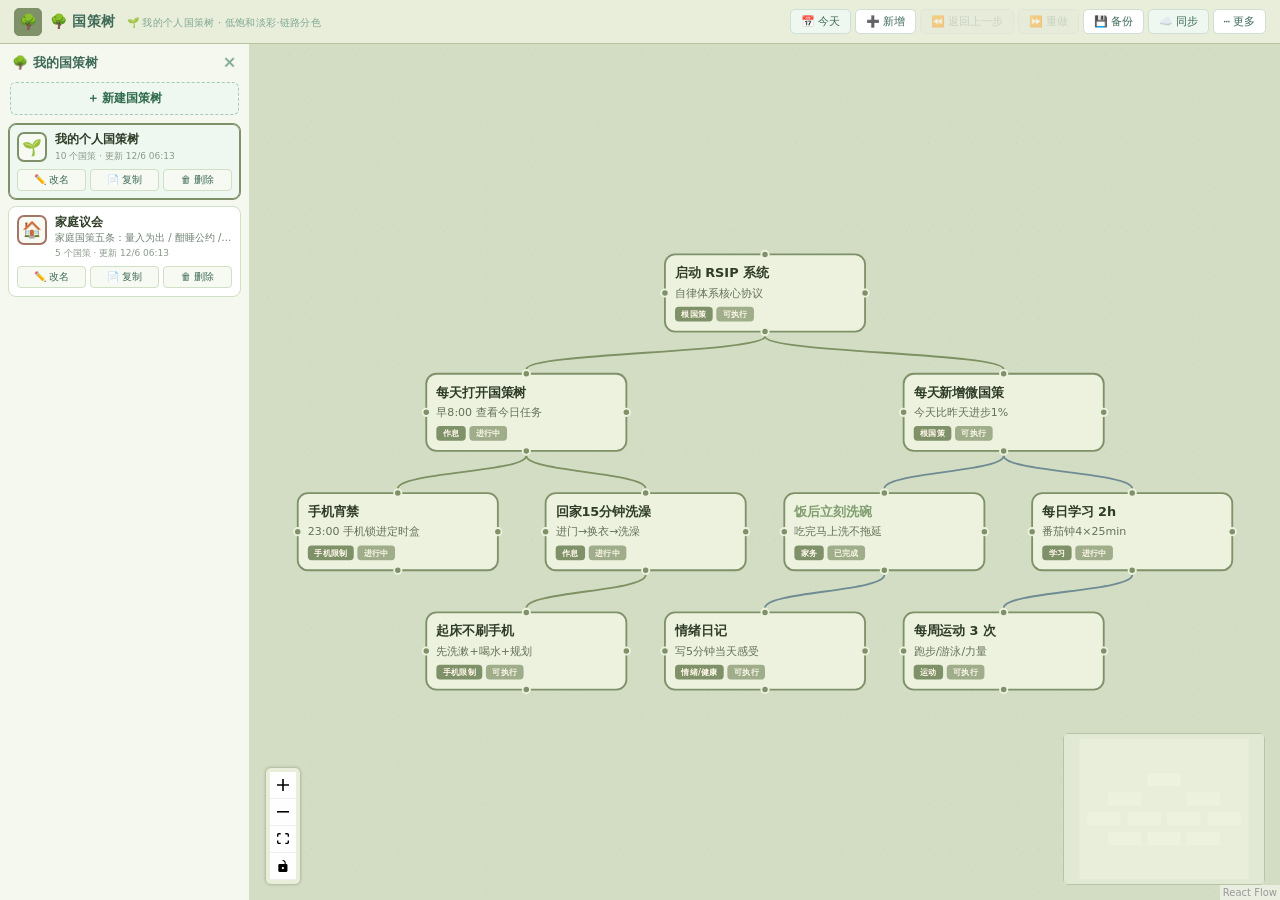
==== index.html @ 7010cf05 "国策树静态站点" ====
<!DOCTYPE html>
<html lang="zh-CN">
  <head>
    <meta charset="UTF-8" />
    <meta name="viewport" content="width=device-width, initial-scale=1.0" />
    <title>国策树 — HOI4 风格编辑器</title>
    <script type="module" crossorigin src="/assets/index-CSHdjoha.js"></script>
    <link rel="stylesheet" crossorigin href="/assets/index-oIKx1VR8.css">
  </head>
  <body>
    <div id="root"></div>
  </body>
</html>
---- assets/index-oIKx1VR8.css ----
.react-flow{direction:ltr}.react-flow__container{position:absolute;width:100%;height:100%;top:0;left:0}.react-flow__pane{z-index:1;cursor:-webkit-grab;cursor:grab}.react-flow__pane.selection{cursor:pointer}.react-flow__pane.dragging{cursor:-webkit-grabbing;cursor:grabbing}.react-flow__viewport{transform-origin:0 0;z-index:2;pointer-events:none}.react-flow__renderer{z-index:4}.react-flow__selection{z-index:6}.react-flow__nodesselection-rect:focus,.react-flow__nodesselection-rect:focus-visible{outline:none}.react-flow .react-flow__edges{pointer-events:none;overflow:visible}.react-flow__edge-path,.react-flow__connection-path{stroke:#b1b1b7;stroke-width:1;fill:none}.react-flow__edge{pointer-events:visibleStroke;cursor:pointer}.react-flow__edge.animated path{stroke-dasharray:5;-webkit-animation:dashdraw .5s linear infinite;animation:dashdraw .5s linear infinite}.react-flow__edge.animated path.react-flow__edge-interaction{stroke-dasharray:none;-webkit-animation:none;animation:none}.react-flow__edge.inactive{pointer-events:none}.react-flow__edge.selected,.react-flow__edge:focus,.react-flow__edge:focus-visible{outline:none}.react-flow__edge.selected .react-flow__edge-path,.react-flow__edge:focus .react-flow__edge-path,.react-flow__edge:focus-visible .react-flow__edge-path{stroke:#555}.react-flow__edge-textwrapper{pointer-events:all}.react-flow__edge-textbg{fill:#fff}.react-flow__edge .react-flow__edge-text{pointer-events:none;-webkit-user-select:none;-moz-user-select:none;user-select:none}.react-flow__connection{pointer-events:none}.react-flow__connection .animated{stroke-dasharray:5;-webkit-animation:dashdraw .5s linear infinite;animation:dashdraw .5s linear infinite}.react-flow__connectionline{z-index:1001}.react-flow__nodes{pointer-events:none;transform-origin:0 0}.react-flow__node{position:absolute;-webkit-user-select:none;-moz-user-select:none;user-select:none;pointer-events:all;transform-origin:0 0;box-sizing:border-box;cursor:-webkit-grab;cursor:grab}.react-flow__node.dragging{cursor:-webkit-grabbing;cursor:grabbing}.react-flow__nodesselection{z-index:3;transform-origin:left top;pointer-events:none}.react-flow__nodesselection-rect{position:absolute;pointer-events:all;cursor:-webkit-grab;cursor:grab}.react-flow__handle{position:absolute;pointer-events:none;min-width:5px;min-height:5px;width:6px;height:6px;background:#1a192b;border:1px solid white;border-radius:100%}.react-flow__handle.connectionindicator{pointer-events:all;cursor:crosshair}.react-flow__handle-bottom{top:auto;left:50%;bottom:-4px;transform:translate(-50%)}.react-flow__handle-top{left:50%;top:-4px;transform:translate(-50%)}.react-flow__handle-left{top:50%;left:-4px;transform:translateY(-50%)}.react-flow__handle-right{right:-4px;top:50%;transform:translateY(-50%)}.react-flow__edgeupdater{cursor:move;pointer-events:all}.react-flow__panel{position:absolute;z-index:5;margin:15px}.react-flow__panel.top{top:0}.react-flow__panel.bottom{bottom:0}.react-flow__panel.left{left:0}.react-flow__panel.right{right:0}.react-flow__panel.center{left:50%;transform:translate(-50%)}.react-flow__attribution{font-size:10px;background:#ffffff80;padding:2px 3px;margin:0}.react-flow__attribution a{text-decoration:none;color:#999}@-webkit-keyframes dashdraw{0%{stroke-dashoffset:10}}@keyframes dashdraw{0%{stroke-dashoffset:10}}.react-flow__edgelabel-renderer{position:absolute;width:100%;height:100%;pointer-events:none;-webkit-user-select:none;-moz-user-select:none;user-select:none}.react-flow__edge.updating .react-flow__edge-path{stroke:#777}.react-flow__edge-text{font-size:10px}.react-flow__node.selectable:focus,.react-flow__node.selectable:focus-visible{outline:none}.react-flow__node-default,.react-flow__node-input,.react-flow__node-output,.react-flow__node-group{padding:10px;border-radius:3px;width:150px;font-size:12px;color:#222;text-align:center;border-width:1px;border-style:solid;border-color:#1a192b;background-color:#fff}.react-flow__node-default.selectable:hover,.react-flow__node-input.selectable:hover,.react-flow__node-output.selectable:hover,.react-flow__node-group.selectable:hover{box-shadow:0 1px 4px 1px #00000014}.react-flow__node-default.selectable.selected,.react-flow__node-default.selectable:focus,.react-flow__node-default.selectable:focus-visible,.react-flow__node-input.selectable.selected,.react-flow__node-input.selectable:focus,.react-flow__node-input.selectable:focus-visible,.react-flow__node-output.selectable.selected,.react-flow__node-output.selectable:focus,.react-flow__node-output.selectable:focus-visible,.react-flow__node-group.selectable.selected,.react-flow__node-group.selectable:focus,.react-flow__node-group.selectable:focus-visible{box-shadow:0 0 0 .5px #1a192b}.react-flow__node-group{background-color:#f0f0f040}.react-flow__nodesselection-rect,.react-flow__selection{background:#0059dc14;border:1px dotted rgba(0,89,220,.8)}.react-flow__nodesselection-rect:focus,.react-flow__nodesselection-rect:focus-visible,.react-flow__selection:focus,.react-flow__selection:focus-visible{outline:none}.react-flow__controls{box-shadow:0 0 2px 1px #00000014}.react-flow__controls-button{border:none;background:#fefefe;border-bottom:1px solid #eee;box-sizing:content-box;display:flex;justify-content:center;align-items:center;width:16px;height:16px;cursor:pointer;-webkit-user-select:none;-moz-user-select:none;user-select:none;padding:5px}.react-flow__controls-button:hover{background:#f4f4f4}.react-flow__controls-button svg{width:100%;max-width:12px;max-height:12px}.react-flow__controls-button:disabled{pointer-events:none}.react-flow__controls-button:disabled svg{fill-opacity:.4}.react-flow__minimap{background-color:#fff}.react-flow__minimap svg{display:block}.react-flow__resize-control{position:absolute}.react-flow__resize-control.left,.react-flow__resize-control.right{cursor:ew-resize}.react-flow__resize-control.top,.react-flow__resize-control.bottom{cursor:ns-resize}.react-flow__resize-control.top.left,.react-flow__resize-control.bottom.right{cursor:nwse-resize}.react-flow__resize-control.bottom.left,.react-flow__resize-control.top.right{cursor:nesw-resize}.react-flow__resize-control.handle{width:4px;height:4px;border:1px solid #fff;border-radius:1px;background-color:#3367d9;transform:translate(-50%,-50%)}.react-flow__resize-control.handle.left{left:0;top:50%}.react-flow__resize-control.handle.right{left:100%;top:50%}.react-flow__resize-control.handle.top{left:50%;top:0}.react-flow__resize-control.handle.bottom{left:50%;top:100%}.react-flow__resize-control.handle.top.left,.react-flow__resize-control.handle.bottom.left{left:0}.react-flow__resize-control.handle.top.right,.react-flow__resize-control.handle.bottom.right{left:100%}.react-flow__resize-control.line{border-color:#3367d9;border-width:0;border-style:solid}.react-flow__resize-control.line.left,.react-flow__resize-control.line.right{width:1px;transform:translate(-50%);top:0;height:100%}.react-flow__resize-control.line.left{left:0;border-left-width:1px}.react-flow__resize-control.line.right{left:100%;border-right-width:1px}.react-flow__resize-control.line.top,.react-flow__resize-control.line.bottom{height:1px;transform:translateY(-50%);left:0;width:100%}.react-flow__resize-control.line.top{top:0;border-top-width:1px}.react-flow__resize-control.line.bottom{border-bottom-width:1px;top:100%}*{margin:0;padding:0;box-sizing:border-box}html,body,#root{width:100%;height:100%;overflow:hidden;font-family:system-ui,-apple-system,BlinkMacSystemFont,Segoe UI,sans-serif;background:#dfe7d2;color:#647057;display:flex;flex-direction:column}.header{display:flex;align-items:center;justify-content:space-between;padding:6px 14px;flex-shrink:0;height:44px;z-index:10}.header h1{font-size:14px;color:#3ba06d;font-weight:600;letter-spacing:.3px}.header .actions{display:flex;gap:4px;align-items:center}.header .actions select.theme-select{padding:3px 6px;border-radius:5px;border:1px solid #cfdfd4;background:#fff;color:#3f6a58;font-size:11px;cursor:pointer}.header .actions button{padding:4px 10px;border-radius:5px;border:1px solid #cfdfd4;background:#fff;color:#3f6a58;cursor:pointer;font-size:11px;white-space:nowrap;transition:all .12s}.header .actions button:hover{background:#e6f5ec;border-color:#a6c9b8}.header .actions button:disabled{opacity:.4;cursor:not-allowed;background:#e3e9dc;color:#9aa89a;box-shadow:none;transform:none}.header .actions button.btn-theme{background:#eef7f0}.header .actions button.btn-theme.on{background:#55b089;color:#fff;border-color:#55b089}.flow-wrap{width:100vw;height:calc(100vh - 44px);position:relative}.focus-card{width:220px;padding:10px;border-radius:12px;border:2px solid #7f9168;background:#edf2df;color:#647057;font-family:inherit;cursor:pointer;transition:box-shadow .15s}.focus-card:hover{box-shadow:0 3px 12px #7f916826}.focus-card.selected{box-shadow:0 0 0 2px #7f916859}.focus-card .title{font-size:14px;font-weight:700;line-height:1.35;word-break:break-word;margin-bottom:4px;color:inherit}.focus-card .rule{font-size:12px;line-height:1.4;word-break:break-word;display:-webkit-box;-webkit-line-clamp:2;-webkit-box-orient:vertical;overflow:hidden;margin-bottom:6px}.focus-card .tags{display:flex;gap:4px;flex-wrap:wrap}.focus-card .tag{padding:2px 7px;border-radius:4px;font-size:9px;font-weight:600;line-height:1.4}.panel{position:fixed;top:44px;right:0;width:340px;height:calc(100% - 44px);background:#f0f7e8;border-left:1px solid #cfe0c4;z-index:50;padding:14px;overflow-y:auto;display:none;flex-direction:column;gap:6px;box-shadow:-3px 0 10px #7f91681a}.panel.open{display:flex}.panel .close-btn{position:absolute;top:8px;right:10px;background:none;border:none;color:#7fa894;cursor:pointer;font-size:18px;line-height:1}.panel .close-btn:hover{color:#3f6a58}.panel h2{font-size:14px;color:#3f6a58;margin-bottom:4px;padding-right:20px;font-weight:600}.panel .section-title{font-size:11px;font-weight:600;color:#3f6a58;border-bottom:1px solid #cfe0c4;padding-bottom:3px;margin:8px 0 4px;letter-spacing:.3px;text-transform:uppercase}.panel .field-row{display:flex;gap:8px}.panel .field-row .field{flex:1;min-width:0}.panel .field-row input[type=color]{width:100%;height:32px;padding:2px;cursor:pointer;border:1px solid #cfe0c4;border-radius:4px;background:#fff}.panel .field-row input[type=range]{width:100%;height:18px;cursor:pointer;accent-color:#7f9168}.panel .field{display:flex;flex-direction:column;gap:2px}.panel .field label{font-size:10px;color:#6f8273;font-weight:500;display:flex;align-items:center;gap:4px}.panel .field input:not([type=color]):not([type=range]):not([type=checkbox]),.panel .field select,.panel .field textarea{background:#fff;border:1px solid #cfe0c4;color:#3f4a3c;padding:5px 8px;border-radius:5px;font-size:12px;font-family:inherit}.panel .field textarea{resize:vertical;min-height:32px}.panel .field select[multiple]{min-height:50px}.panel .btn-row{display:flex;gap:5px;margin-top:4px}.panel .btn-row button{flex:1;padding:6px;border-radius:5px;border:none;cursor:pointer;font-size:11px;font-weight:600}.panel .btn-row .save{background:#7f9168;color:#fff}.panel .btn-row .save:hover{background:#65785a}.panel .btn-row .del{background:#cfa0a0;color:#fff}.panel .btn-row .del:hover{background:#c25d5d}.panel .btn-row .cancel{background:#e6edda;color:#3f6a58;border:1px solid #cfe0c4}.theme-panel{position:fixed;top:88px;right:14px;width:300px;max-height:calc(100% - 110px);overflow-y:auto;background:#f0f7e8;border:1px solid #cfe0c4;border-radius:10px;z-index:60;padding:14px;display:flex;flex-direction:column;gap:8px;box-shadow:0 6px 18px #3f4a3c26}.theme-panel .close-btn{position:absolute;top:6px;right:10px;background:none;border:none;color:#7fa894;cursor:pointer;font-size:18px;line-height:1}.theme-panel h2{font-size:14px;color:#3f6a58;font-weight:700}.theme-panel .field{display:flex;flex-direction:column;gap:2px}.theme-panel .field label{font-size:10px;color:#6f8273;font-weight:500}.theme-panel .field select{background:#fff;border:1px solid #cfe0c4;color:#3f4a3c;padding:4px 6px;border-radius:5px;font-size:11px}.theme-panel .btn-row{display:flex;gap:5px}.theme-panel .btn-row button{flex:1;padding:6px;border-radius:5px;border:none;cursor:pointer;font-size:11px;font-weight:600}.theme-panel .save{background:#7f9168;color:#fff}.theme-panel .save:hover{background:#65785a}.theme-panel .del{background:#cfa0a0;color:#fff}.theme-panel .del:hover{background:#c25d5d}.theme-panel .grid-4{display:grid;grid-template-columns:1fr 1fr;gap:6px}.toast{position:fixed;bottom:20px;left:50%;transform:translate(-50%);background:#f0f7e8;border:1px solid #cfe0c4;border-radius:6px;padding:6px 14px;font-size:11px;color:#3f4a3c;z-index:200;display:none;white-space:nowrap;box-shadow:0 2px 8px #3f4a3c1f}.toast.show{display:block}@media (max-width:768px){.panel{width:100%;top:auto;bottom:0;height:55%;border-left:none;border-top:1px solid #cfe0c4;border-radius:10px 10px 0 0;box-shadow:0 -3px 10px #3f4a3c1a}.theme-panel{width:80%;max-width:300px}.header h1{font-size:12px}.header .actions button,.header .actions select{font-size:10px;padding:3px 6px}}.chain-block{border:1px solid #cfdfd4;border-radius:8px;padding:8px;background:#f6faf2;margin-bottom:6px}.chain-title{font-size:11px;font-weight:700;color:#3f6a58;margin-bottom:6px}.grid-3{display:grid;grid-template-columns:1fr 1fr 1fr;gap:6px}.theme-panel input[type=color]{width:100%;height:28px;padding:2px;border:1px solid #cfdfd4;border-radius:4px;background:#fff;cursor:pointer}.header .actions select.newchain-select{padding:3px 6px;border-radius:5px;border:1px solid #cfdfd4;background:#fff;color:#3f6a58;font-size:11px;cursor:pointer}.header h1{font-size:14px;color:#3f6a58;font-weight:600}.header h1 small{font-size:10px;color:#7fa894;margin-left:6px;font-weight:400}.colorfield{display:flex;flex-direction:column;gap:5px}.cf-top{display:flex;align-items:center;gap:5px}.cf-top input.cf-native{width:34px;height:26px;padding:0;border:1px solid #cfdfd4;border-radius:4px;background:#fff;cursor:pointer}.cf-top .cf-hex{font-size:10px;color:#5f7a68;font-family:monospace}.cf-swatchrow{display:flex;flex-wrap:wrap;gap:3px;max-width:220px}.cf-swatchrow button.cf-s{width:16px;height:16px;border:1px solid #cfdfd4;border-radius:3px;cursor:pointer;box-sizing:border-box}.cf-swatchrow button.cf-s:hover{transform:scale(1.15)}.cf-swatchrow button.cf-s.on{outline:2px solid #55b089;outline-offset:1px}.cf-lock{display:flex;align-items:center;gap:4px;font-size:10px;color:#55b089;font-weight:600;cursor:pointer}.cf-hsl{display:flex;flex-direction:column;gap:2px}.cf-hsl label{display:flex;align-items:center;gap:4px;font-size:10px;color:#6f8273}.cf-hsl label span{width:34px;text-align:right;font-size:9px;color:#3f6a58}.cf-hsl input[type=range]{flex:1;accent-color:#55b089;height:14px}.cf-actions{display:flex;flex-wrap:wrap;gap:4px}.cf-actions button.cf-btn{padding:3px 7px;border-radius:4px;border:1px solid #cfdfd4;background:#eff6ec;color:#3f6a58;font-size:10px;cursor:pointer}.cf-actions button.cf-btn:hover{background:#dcebe0}.cf-list{display:flex;flex-direction:column;gap:4px}.cf-row{display:flex;align-items:center;gap:6px;padding:3px 6px;border:1px solid #dde8dc;border-radius:6px;background:#f4f8f0;cursor:pointer;box-sizing:border-box;transition:background .12s}.cf-row:hover{background:#e9f1e5}.cf-row.on{outline:2px solid #55b089;outline-offset:0}.cf-row .cf-label{width:70px;flex:0 0 70px;font-size:11px;color:#3f6a58;font-weight:600}.cf-row .cf-preview{width:22px;height:18px;border:1px solid #c3d3c0;border-radius:4px;flex:0 0 22px}.cf-row .cf-hex{flex:1;min-width:0;height:22px;padding:0 6px;font-family:monospace;font-size:10px;border:1px solid #cfdfd4;border-radius:4px;background:#fff;color:#3a453a}.cf-row input[type=color].cf-native{width:30px;height:22px;padding:0;border:1px solid #cfdfd4;border-radius:4px;cursor:pointer;flex:0 0 30px}.cf-tools{margin:6px 0}.cf-tbtn{width:100%;padding:6px;border:1px dashed #b9cdb4;border-radius:6px;background:#f0f6ec;color:#3f6a58;font-size:11px;font-weight:600;cursor:pointer}.cf-tbtn:hover{background:#dcebe0}.cf-tbody{margin-top:6px;padding:8px;border:1px solid #dde8dc;border-radius:8px;background:#f6faf2}.cf-tactive{display:flex;align-items:center;gap:6px;font-size:11px;color:#5f7a68;margin-bottom:6px}.cf-tactive b{color:#2f6a4c}.cf-circle{width:18px;height:18px;border:1px solid #c3d3c0;border-radius:50%}.cf-swatchgrid{display:flex;flex-direction:column;gap:5px}.cf-fam{display:flex;align-items:center;gap:5px}.cf-famname{width:40px;flex:0 0 40px;font-size:9px;color:#77907c;text-transform:capitalize;text-align:right}.cf-fam button{width:16px;height:16px;border:1px solid #c6d3c3;border-radius:3px;cursor:pointer;padding:0}.cf-fam button:hover{transform:scale(1.2)}.cf-fam button.on{outline:2px solid #55b089;outline-offset:1px}.cf-lock{display:flex;align-items:center;gap:4px;font-size:10px;color:#2f6a4c;font-weight:600;margin-top:6px;cursor:pointer}.cf-actions{display:flex;flex-wrap:wrap;gap:5px;margin-top:8px}.cf-actions .cf-btn{padding:4px 8px;border:1px solid #cfdfd4;border-radius:5px;background:#eff6ec;color:#3f6a58;font-size:10px;cursor:pointer}.cf-actions .cf-btn:hover{background:#dcebe0}.layout{display:flex;flex:1;height:calc(100vh - 44px);width:100%;min-height:0}.flow-wrap{width:auto;flex:1;min-width:0;height:100%;position:relative}.header-left{display:flex;align-items:center;gap:8px;min-width:0}.header .actions{flex-wrap:nowrap;overflow-x:visible;max-width:70vw;gap:4px}.btn-trees{padding:4px 10px;border-radius:5px;border:1px solid #cfdfd4;background:#fff;color:#3f6a58;cursor:pointer;font-size:11px;white-space:nowrap;transition:all .12s}.btn-trees.icon-only{width:28px;height:28px;padding:0;display:flex;align-items:center;justify-content:center;font-size:15px;flex:0 0 auto}.btn-trees:hover{background:#e6f5ec;border-color:#a6c9b8}.btn-trees.on{background:#7f9168;color:#fff;border-color:#7f9168}.more-wrap{position:relative;display:flex;align-items:center}.more-wrap>button.on{background:#7f9168;color:#fff;border-color:#7f9168}.more-menu{position:absolute;top:calc(100% + 6px);right:0;width:200px;background:#f0f7e8;border:1px solid #cfe0c4;border-radius:10px;box-shadow:0 8px 24px #2f3d2838;padding:8px;display:flex;flex-direction:column;gap:4px;z-index:250}.more-group{font-size:10px;font-weight:700;color:#8a9a8a;letter-spacing:.4px;padding:4px 4px 2px}.more-menu button{width:100%;text-align:left;padding:6px 8px;border-radius:5px;border:1px solid #cfe0c4;background:#fff;color:#3f6a58;cursor:pointer;font-size:12px;white-space:nowrap}.more-menu button:hover{background:#e6f5ec;border-color:#a6c9b8}.more-select{width:100%;padding:5px 6px;border-radius:5px;border:1px solid #cfe0c4;background:#fff;color:#3f6a58;font-size:12px;cursor:pointer}.tree-sidebar{width:250px;flex:0 0 250px;background:#f4f8ef;border-right:1px solid #cfe0c4;display:flex;flex-direction:column;min-height:0;z-index:20}.ts-head{display:flex;align-items:center;justify-content:space-between;padding:10px 12px 6px}.ts-head h2{font-size:13px;color:#3f6a58;font-weight:700}.ts-close{background:none;border:none;color:#7fa894;cursor:pointer;font-size:14px}.ts-close:hover{color:#3f6a58}.ts-new{margin:4px 10px 8px;padding:7px;border-radius:6px;border:1px dashed #a6c9b8;background:#eef7f0;color:#2f6a4c;font-size:12px;font-weight:700;cursor:pointer}.ts-new:hover{background:#dcebe0}.ts-list{flex:1;overflow-y:auto;padding:0 8px 10px;display:flex;flex-direction:column;gap:6px}.ts-item{border:1px solid #cfe0c4;border-radius:8px;background:#fff;padding:8px;transition:all .12s;cursor:default}.ts-item:hover{border-color:#a6c9b8;box-shadow:0 2px 6px #7f91681f}.ts-item.active{border-color:#7f9168;background:#eef7f0;box-shadow:0 0 0 1px #7f9168 inset}.ts-main{display:flex;gap:8px;cursor:pointer}.ts-icon{width:30px;height:30px;flex:0 0 30px;display:flex;align-items:center;justify-content:center;font-size:16px;border:2px solid #7f9168;border-radius:7px;background:#f6faf2}.ts-info{min-width:0;flex:1}.ts-name{font-size:12px;font-weight:700;color:#2f3d28;word-break:break-all;line-height:1.3}.ts-desc{font-size:10px;color:#6f8273;word-break:break-all;margin-top:1px;display:-webkit-box;-webkit-line-clamp:1;-webkit-box-orient:vertical;overflow:hidden}.ts-meta{font-size:9px;color:#8a9a8a;margin-top:2px}.ts-actions{display:flex;gap:4px;margin-top:6px}.ts-actions button{flex:1;padding:3px 0;border-radius:4px;border:1px solid #cfe0c4;background:#f6faf2;color:#3f6a58;font-size:10px;cursor:pointer}.ts-actions button:hover{background:#e6f5ec;border-color:#a6c9b8}.modal-mask{position:fixed;top:0;right:0;bottom:0;left:0;background:#2f3d2859;z-index:300;display:flex;align-items:center;justify-content:center}.modal{width:340px;max-width:92vw;max-height:88vh;overflow-y:auto;background:#f0f7e8;border:1px solid #cfe0c4;border-radius:12px;padding:16px;display:flex;flex-direction:column;gap:8px;box-shadow:0 8px 24px #2f3d2840}.modal h2{font-size:14px;color:#3f6a58;font-weight:700;margin-bottom:2px}.modal .field{display:flex;flex-direction:column;gap:3px}.modal .field label{font-size:11px;color:#6f8273;font-weight:600}.modal .field input,.modal .field textarea,.modal .field select{background:#fff;border:1px solid #cfe0c4;color:#3f4a3c;padding:6px 8px;border-radius:6px;font-size:12px;font-family:inherit}.modal .field textarea{resize:vertical;min-height:36px}.modal .tree-color{width:52px;height:30px;padding:2px;cursor:pointer}.icon-grid{display:flex;flex-wrap:wrap;gap:4px}.icon-btn{width:32px;height:32px;font-size:17px;border-radius:6px;border:1px solid #cfe0c4;background:#fff;cursor:pointer;padding:0}.icon-btn:hover{background:#e6f5ec}.icon-btn.on{outline:2px solid #55b089;background:#eef7f0}.modal .btn-row{display:flex;gap:6px;margin-top:2px}.modal .btn-row button{flex:1;padding:7px;border-radius:6px;border:none;cursor:pointer;font-size:12px;font-weight:700}.modal .save{background:#7f9168;color:#fff}.modal .save:hover{background:#65785a}.modal .del{background:#cfa0a0;color:#fff}.modal .del:hover{background:#c25d5d}.modal .cancel{background:#e6edda;color:#3f6a58;border:1px solid #cfe0c4}.import-hint{font-size:11px;color:#5f7a68;background:#eef7f0;border:1px solid #cfe0c4;border-radius:6px;padding:6px 8px}.today-panel{top:56px;width:320px;max-width:92vw}.today-panel .today-streak{font-size:10px;color:#55b089;font-weight:600;margin-left:6px}.today-panel .section-title{font-size:11px;font-weight:600;color:#3f6a58;border-bottom:1px solid #cfe0c4;padding-bottom:3px;margin:8px 0 4px;letter-spacing:.3px;text-transform:uppercase}.today-progress{position:relative;height:18px;background:#e3ecdd;border-radius:9px;overflow:hidden;border:1px solid #cfe0c4}.today-progress-bar{position:absolute;left:0;top:0;bottom:0;background:#55b089;transition:width .3s}.today-progress span{position:relative;z-index:1;display:block;text-align:center;font-size:10px;font-weight:700;color:#2f3d28;line-height:18px}.today-empty{font-size:11px;color:#55b089;font-weight:600;padding:4px 2px}.today-list{display:flex;flex-direction:column;gap:5px;max-height:38vh;overflow-y:auto}.today-item{display:flex;align-items:center;gap:6px;border:1px solid #cfe0c4;border-left-width:4px;border-radius:8px;background:#fff;padding:6px 8px}.today-item-info{flex:1;min-width:0}.today-item-title{font-size:12px;font-weight:700;color:#2f3d28;line-height:1.3}.today-item-rule{font-size:10px;color:#7a8a7a;margin-top:1px;overflow:hidden;text-overflow:ellipsis;white-space:nowrap}.today-item-meta{display:flex;gap:6px;margin-top:2px;font-size:9px;color:#8a9a8a}.today-item-meta b{color:#55b089}.today-check{flex:0 0 auto;padding:5px 9px;border-radius:5px;border:none;background:#55b089;color:#fff;font-size:11px;font-weight:700;cursor:pointer}.today-check:hover{background:#439a76}.today-locked{font-size:10px;color:#8a9a8a;margin-top:6px}.today-stats{display:flex;flex-direction:column;gap:3px}.stat-row{display:flex;align-items:center;gap:6px;font-size:10px;color:#3f6a58}.stat-row.dim{opacity:.65}.stat-row span:first-child{flex:0 0 70px}.stat-row b{flex:0 0 34px;text-align:right;font-size:10px}.stat-bar{flex:1;height:8px;background:#e3ecdd;border-radius:4px;overflow:hidden}.stat-bar i{display:block;height:100%;background:#55b089;border-radius:4px}@media (max-width:768px){.tree-sidebar{position:absolute;left:0;top:44px;bottom:0;width:270px;box-shadow:4px 0 14px #2f3d282e;z-index:150}.layout{position:relative}.header h1 small{display:none}.header .actions{max-width:60vw}}
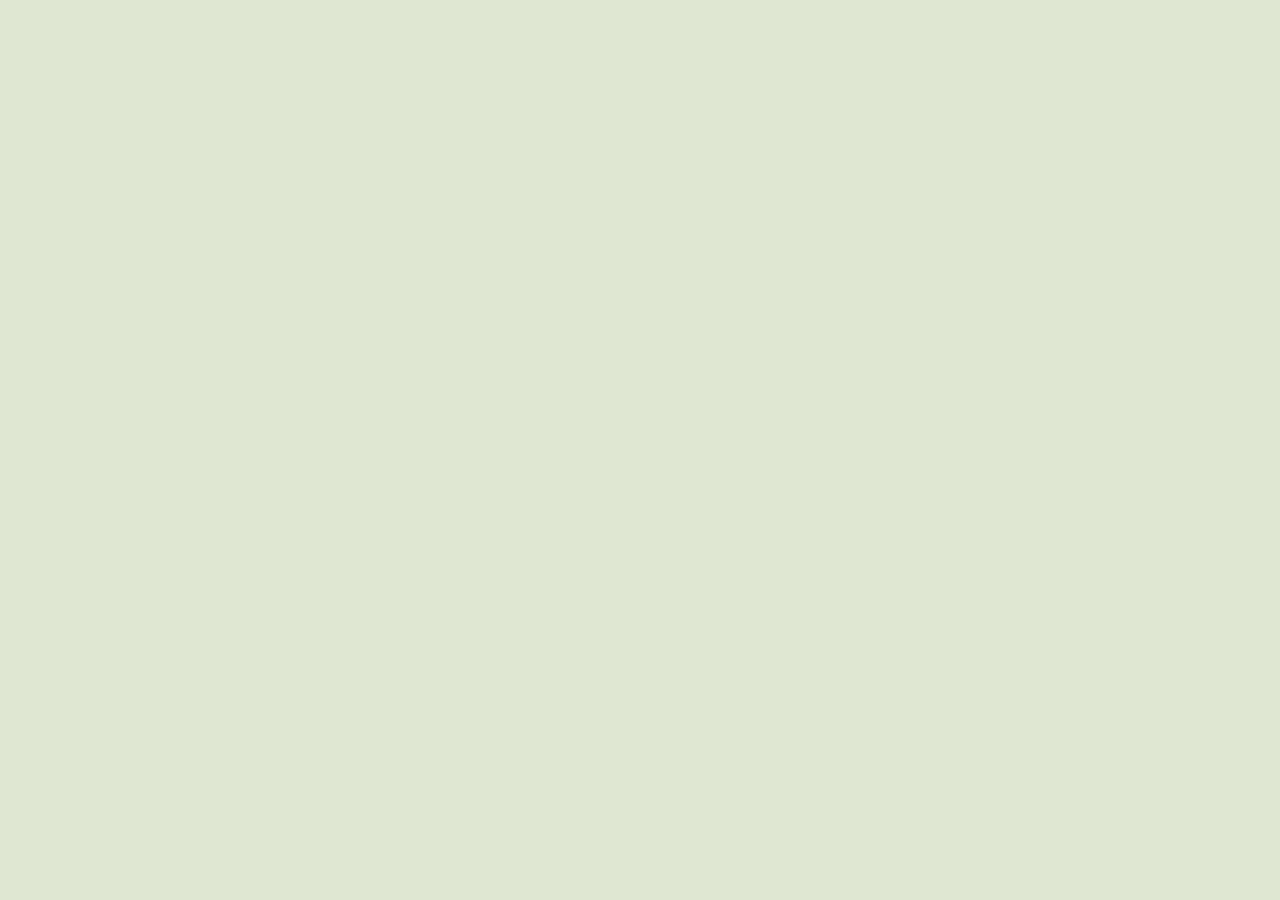
==== commit 19606514: "云同步修复：首传/画布刷新/时序" ====
--- a/index.html
+++ b/index.html
@@ -4,7 +4,7 @@
     <meta charset="UTF-8" />
     <meta name="viewport" content="width=device-width, initial-scale=1.0" />
     <title>国策树 — HOI4 风格编辑器</title>
-    <script type="module" crossorigin src="/assets/index-CSHdjoha.js"></script>
+    <script type="module" crossorigin src="/assets/index-BEYPxgXs.js"></script>
     <link rel="stylesheet" crossorigin href="/assets/index-oIKx1VR8.css">
   </head>
   <body>
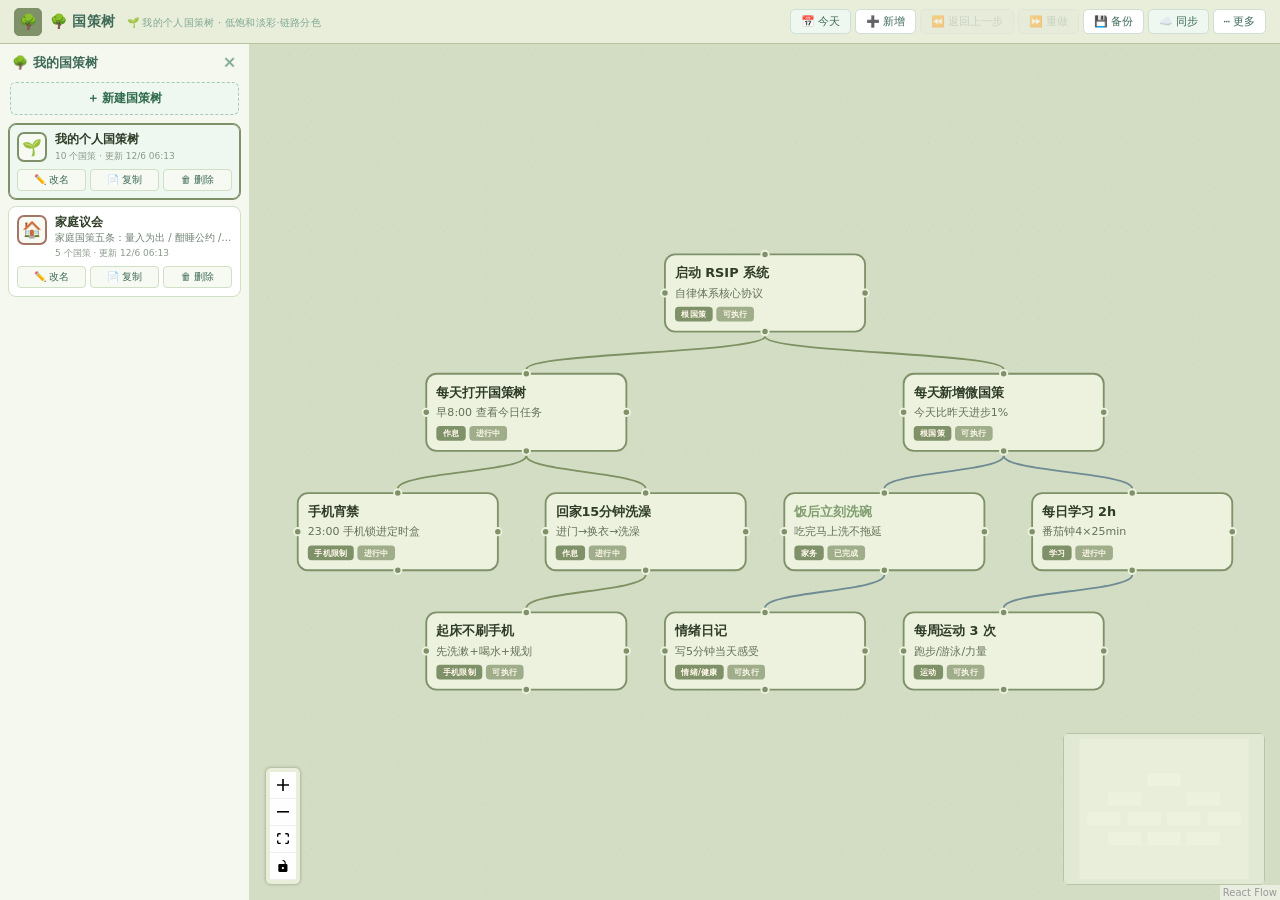
==== commit b7315dfd: "fix TDZ crash in sync effect" ====
--- a/index.html
+++ b/index.html
@@ -4,8 +4,8 @@
     <meta charset="UTF-8" />
     <meta name="viewport" content="width=device-width, initial-scale=1.0" />
     <title>国策树 — HOI4 风格编辑器</title>
-    <script type="module" crossorigin src="/assets/index-BEYPxgXs.js"></script>
-    <link rel="stylesheet" crossorigin href="/assets/index-oIKx1VR8.css">
+    <script type="module" crossorigin src="./assets/index-fQRwVmmG.js"></script>
+    <link rel="stylesheet" crossorigin href="./assets/index-oIKx1VR8.css">
   </head>
   <body>
     <div id="root"></div>
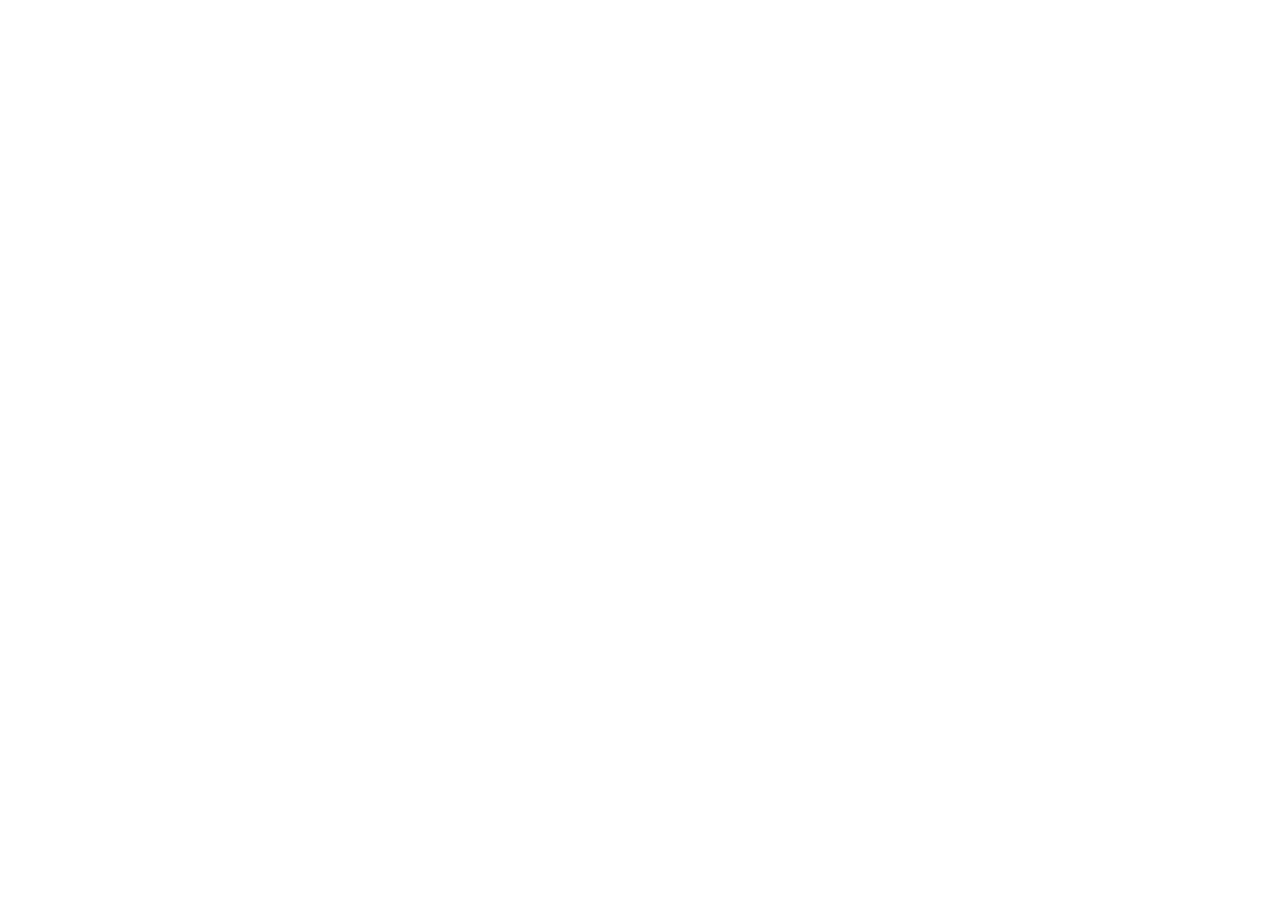
==== commit e4bc5035: "mobile toolbar icon-only" ====
--- a/index.html
+++ b/index.html
@@ -4,8 +4,8 @@
     <meta charset="UTF-8" />
     <meta name="viewport" content="width=device-width, initial-scale=1.0" />
     <title>国策树 — HOI4 风格编辑器</title>
-    <script type="module" crossorigin src="./assets/index-fQRwVmmG.js"></script>
-    <link rel="stylesheet" crossorigin href="./assets/index-oIKx1VR8.css">
+    <script type="module" crossorigin src="./assets/index-Ct21uBq3.js"></script>
+    <link rel="stylesheet" crossorigin href="./assets/index-CkhbuMHI.css">
   </head>
   <body>
     <div id="root"></div>
